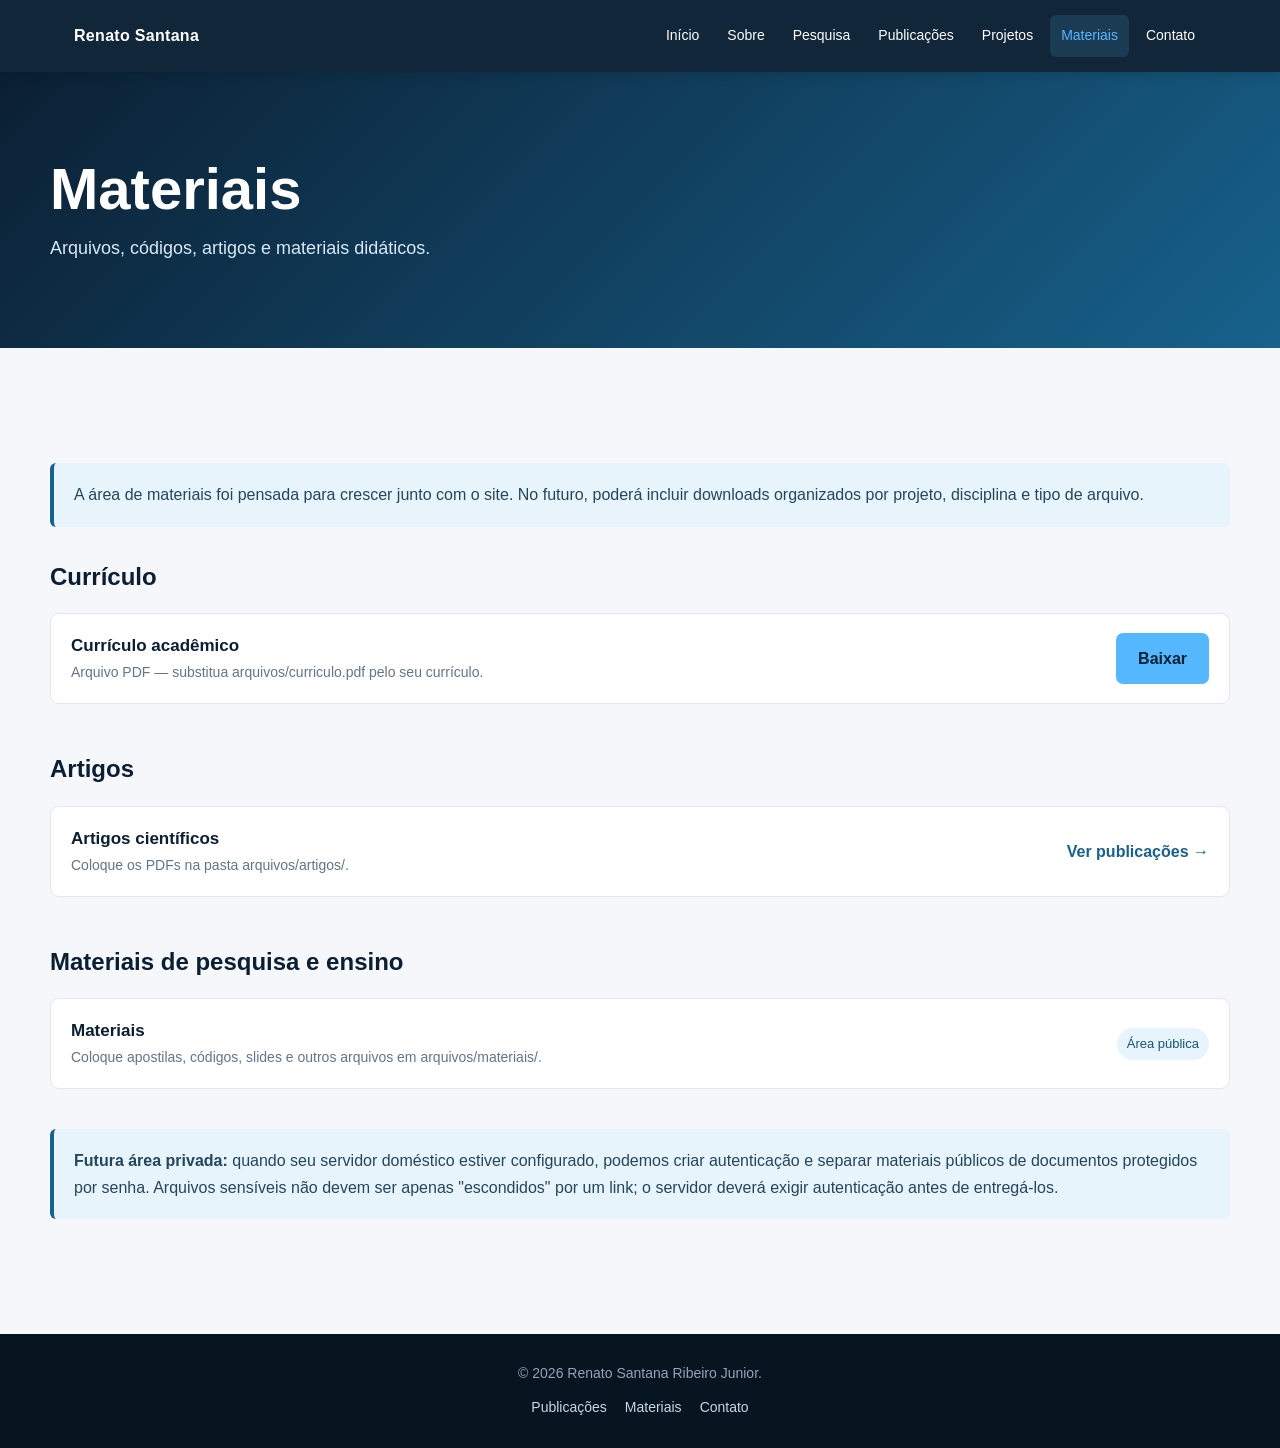
==== materiais.html @ e1b191b6 "Add files via upload" ====
<!DOCTYPE html>
<html lang="pt-BR">
<head>
    <meta charset="UTF-8">
    <meta name="viewport" content="width=device-width, initial-scale=1.0">
    <meta name="description" content="Site pessoal e acadêmico de Renato Santana Ribeiro Junior.">
    <title>Materiais | Renato Santana Ribeiro Junior</title>
    <link rel="stylesheet" href="css/style.css">
</head>
<body>

<header>
    <nav class="navbar">
        <a class="logo" href="index.html">Renato Santana</a>

        <button class="menu-toggle" aria-label="Abrir menu">☰</button>

        <ul class="nav-links">
            <li><a href="index.html">Início</a></li>
            <li><a href="sobre.html">Sobre</a></li>
            <li><a href="pesquisa.html">Pesquisa</a></li>
            <li><a href="publicacoes.html">Publicações</a></li>
            <li><a href="projetos.html">Projetos</a></li>
            <li><a href="materiais.html">Materiais</a></li>
            <li><a href="contato.html">Contato</a></li>
        </ul>
    </nav>
</header>


<section class="page-hero">
    <div class="container">
        <h1>Materiais</h1>
        <p>Arquivos, códigos, artigos e materiais didáticos.</p>
    </div>
</section>

<section class="section">
    <div class="container">
        <div class="callout">
            A área de materiais foi pensada para crescer junto com o site.
            No futuro, poderá incluir downloads organizados por projeto,
            disciplina e tipo de arquivo.
        </div>

        <h2 style="color:var(--navy); margin: 30px 0 16px;">Currículo</h2>
        <div class="download-list">
            <div class="download-item">
                <div>
                    <h3>Currículo acadêmico</h3>
                    <p>Arquivo PDF — substitua arquivos/curriculo.pdf pelo seu currículo.</p>
                </div>
                <a class="btn btn-primary" href="arquivos/curriculo.pdf">Baixar</a>
            </div>
        </div>

        <h2 style="color:var(--navy); margin: 45px 0 16px;">Artigos</h2>
        <div class="download-list">
            <div class="download-item">
                <div>
                    <h3>Artigos científicos</h3>
                    <p>Coloque os PDFs na pasta arquivos/artigos/.</p>
                </div>
                <a class="text-link" href="publicacoes.html">Ver publicações →</a>
            </div>
        </div>

        <h2 style="color:var(--navy); margin: 45px 0 16px;">Materiais de pesquisa e ensino</h2>
        <div class="download-list">
            <div class="download-item">
                <div>
                    <h3>Materiais</h3>
                    <p>Coloque apostilas, códigos, slides e outros arquivos em arquivos/materiais/.</p>
                </div>
                <span class="tag">Área pública</span>
            </div>
        </div>

        <div class="callout" style="margin-top:40px;">
            <strong>Futura área privada:</strong> quando seu servidor doméstico estiver
            configurado, podemos criar autenticação e separar materiais públicos de
            documentos protegidos por senha. Arquivos sensíveis não devem ser apenas
            "escondidos" por um link; o servidor deverá exigir autenticação antes de
            entregá-los.
        </div>
    </div>
</section>


<footer>
    <div>© <span data-year></span> Renato Santana Ribeiro Junior.</div>
    <div class="footer-links">
        <a href="publicacoes.html">Publicações</a>
        <a href="materiais.html">Materiais</a>
        <a href="contato.html">Contato</a>
    </div>
</footer>

<script src="js/script.js"></script>
</body>
</html>
---- css/style.css ----
:root {
    --navy: #0b1f33;
    --blue: #17628c;
    --accent: #55b8ff;
    --light: #f5f7fa;
    --white: #ffffff;
    --text: #1f2937;
    --muted: #64748b;
    --border: #e2e8f0;
    --shadow: 0 12px 30px rgba(15, 23, 42, 0.08);
}

* { margin: 0; padding: 0; box-sizing: border-box; }

html { scroll-behavior: smooth; }

body {
    font-family: "Segoe UI", Arial, sans-serif;
    background: var(--light);
    color: var(--text);
    line-height: 1.7;
}

a { color: inherit; }

header {
    position: sticky;
    top: 0;
    z-index: 1000;
    background: rgba(11, 31, 51, 0.97);
    color: var(--white);
    box-shadow: 0 2px 12px rgba(0,0,0,.15);
}

.navbar {
    max-width: 1180px;
    margin: auto;
    min-height: 72px;
    padding: 0 24px;
    display: flex;
    align-items: center;
    justify-content: space-between;
    gap: 20px;
}

.logo {
    text-decoration: none;
    font-weight: 750;
    letter-spacing: .3px;
    white-space: nowrap;
}

.nav-links {
    list-style: none;
    display: flex;
    align-items: center;
    gap: 6px;
}

.nav-links a {
    display: block;
    padding: 9px 11px;
    text-decoration: none;
    font-size: 14px;
    border-radius: 6px;
    transition: .25s;
}

.nav-links a:hover,
.nav-links a.active {
    background: rgba(85,184,255,.14);
    color: var(--accent);
}

.menu-toggle {
    display: none;
    border: 0;
    background: transparent;
    color: white;
    font-size: 27px;
    cursor: pointer;
}

.hero {
    background: linear-gradient(135deg, var(--navy), #123a5a 62%, #17628c);
    color: white;
    min-height: 650px;
    display: flex;
    align-items: center;
    padding: 90px 24px;
}

.hero-grid {
    max-width: 1180px;
    width: 100%;
    margin: auto;
    display: grid;
    grid-template-columns: 1.35fr .65fr;
    gap: 70px;
    align-items: center;
}

.hero h1 {
    font-size: clamp(42px, 6vw, 72px);
    line-height: 1.03;
    margin-bottom: 20px;
}

.hero h2 {
    font-size: 22px;
    font-weight: 400;
    color: #b9dcf4;
    margin-bottom: 22px;
}

.hero p {
    max-width: 700px;
    font-size: 18px;
    color: #e2edf5;
}

.profile-photo {
    width: 290px;
    height: 290px;
    margin: auto;
    border-radius: 50%;
    border: 5px solid rgba(255,255,255,.25);
    object-fit: cover;
    display: block;
}

.profile-placeholder {
    width: 290px;
    height: 290px;
    margin: auto;
    border-radius: 50%;
    border: 5px solid rgba(255,255,255,.25);
    background: radial-gradient(circle, #386b8d, #102d45);
    display: flex;
    align-items: center;
    justify-content: center;
    font-size: 72px;
    color: rgba(255,255,255,.8);
}

.buttons {
    display: flex;
    gap: 14px;
    flex-wrap: wrap;
    margin-top: 32px;
}

.btn {
    display: inline-block;
    padding: 11px 21px;
    border-radius: 7px;
    text-decoration: none;
    font-weight: 650;
    border: 1px solid transparent;
    transition: .25s;
}

.btn-primary { background: var(--accent); color: #082033; }
.btn-primary:hover { background: white; }
.btn-outline { border-color: #9bc8e6; color: white; }
.btn-outline:hover { background: rgba(255,255,255,.1); }

.section {
    padding: 90px 24px;
}

.section.white { background: white; }

.container {
    max-width: 1180px;
    margin: auto;
}

.section-heading {
    text-align: center;
    margin-bottom: 46px;
}

.section-heading h1,
.section-heading h2 {
    color: var(--navy);
    line-height: 1.2;
    margin-bottom: 10px;
}

.section-heading h1 { font-size: 42px; }
.section-heading h2 { font-size: 34px; }
.section-heading p { color: var(--muted); }

.page-hero {
    background: linear-gradient(135deg, var(--navy), #17628c);
    color: white;
    padding: 85px 24px;
}

.page-hero .container { max-width: 1180px; }
.page-hero h1 { font-size: clamp(38px, 5vw, 58px); line-height: 1.1; margin-bottom: 12px; }
.page-hero p { color: #d7e8f4; max-width: 760px; font-size: 18px; }

.grid-2 {
    display: grid;
    grid-template-columns: repeat(2, 1fr);
    gap: 28px;
}

.grid-3 {
    display: grid;
    grid-template-columns: repeat(3, 1fr);
    gap: 22px;
}

.card {
    background: white;
    padding: 28px;
    border: 1px solid var(--border);
    border-radius: 11px;
    box-shadow: 0 4px 14px rgba(15,23,42,.03);
    transition: .25s;
}

.card:hover {
    transform: translateY(-4px);
    box-shadow: var(--shadow);
}

.card h3 { color: var(--navy); margin-bottom: 10px; }
.card p { color: var(--muted); }
.card-icon { font-size: 31px; margin-bottom: 12px; }

.about-text p { margin-bottom: 18px; color: #475569; }

.timeline {
    border-left: 3px solid var(--blue);
    padding-left: 25px;
}

.timeline-item { margin-bottom: 28px; }
.timeline-item:last-child { margin-bottom: 0; }
.timeline-item h3 { color: var(--navy); }
.timeline-item .meta { color: var(--muted); font-size: 14px; }

.tag-list {
    display: flex;
    flex-wrap: wrap;
    gap: 9px;
    margin-top: 18px;
}

.tag {
    background: #e8f4fb;
    color: #145478;
    padding: 5px 10px;
    border-radius: 999px;
    font-size: 13px;
}

.publication {
    background: white;
    border: 1px solid var(--border);
    border-radius: 11px;
    padding: 28px;
    margin-bottom: 18px;
}

.publication h2,
.publication h3 { color: var(--navy); margin-bottom: 9px; }
.publication .authors { color: var(--muted); font-size: 14px; margin-bottom: 12px; }
.publication p { color: #475569; }

.links {
    display: flex;
    gap: 15px;
    flex-wrap: wrap;
    margin-top: 16px;
}

.text-link {
    color: var(--blue);
    font-weight: 650;
    text-decoration: none;
}

.text-link:hover { text-decoration: underline; }

.project-card {
    min-height: 230px;
    display: flex;
    flex-direction: column;
}

.project-card .links { margin-top: auto; }

.download-list {
    display: grid;
    gap: 12px;
}

.download-item {
    background: white;
    border: 1px solid var(--border);
    border-radius: 9px;
    padding: 18px 20px;
    display: flex;
    justify-content: space-between;
    gap: 20px;
    align-items: center;
}

.download-item h3 { color: var(--navy); font-size: 17px; }
.download-item p { color: var(--muted); font-size: 14px; }

.contact-grid {
    display: grid;
    grid-template-columns: .8fr 1.2fr;
    gap: 30px;
}

.contact-box {
    background: white;
    border: 1px solid var(--border);
    border-radius: 11px;
    padding: 28px;
}

.contact-box h3 { color: var(--navy); margin-bottom: 12px; }

.form-group { margin-bottom: 16px; }
.form-group label { display: block; font-weight: 600; margin-bottom: 6px; }
.form-group input,
.form-group textarea {
    width: 100%;
    padding: 11px 12px;
    border: 1px solid #cbd5e1;
    border-radius: 7px;
    font: inherit;
}

.form-group textarea { min-height: 150px; resize: vertical; }

.callout {
    background: #e8f4fb;
    border-left: 4px solid var(--blue);
    padding: 18px 20px;
    border-radius: 6px;
    color: #24465b;
    margin: 25px 0;
}

footer {
    background: #071521;
    color: #94a3b8;
    text-align: center;
    padding: 28px 24px;
    font-size: 14px;
}

.footer-links {
    display: flex;
    justify-content: center;
    gap: 18px;
    flex-wrap: wrap;
    margin-top: 10px;
}

.footer-links a {
    color: #c4d8e7;
    text-decoration: none;
}

@media (max-width: 900px) {
    .menu-toggle { display: block; }

    .nav-links {
        display: none;
        position: absolute;
        top: 72px;
        left: 0;
        width: 100%;
        background: var(--navy);
        flex-direction: column;
        align-items: stretch;
        padding: 10px 20px 18px;
    }

    .nav-links.open { display: flex; }
    .nav-links a { padding: 12px; }

    .hero-grid,
    .grid-2,
    .contact-grid {
        grid-template-columns: 1fr;
    }

    .hero { text-align: center; }
    .hero p { margin: auto; }
    .buttons { justify-content: center; }

    .grid-3 { grid-template-columns: 1fr 1fr; }
}

@media (max-width: 620px) {
    .grid-3 { grid-template-columns: 1fr; }
    .profile-photo,
    .profile-placeholder { width: 220px; height: 220px; }
    .section { padding: 65px 18px; }
    .page-hero { padding: 65px 18px; }
    .download-item { flex-direction: column; align-items: flex-start; }
}
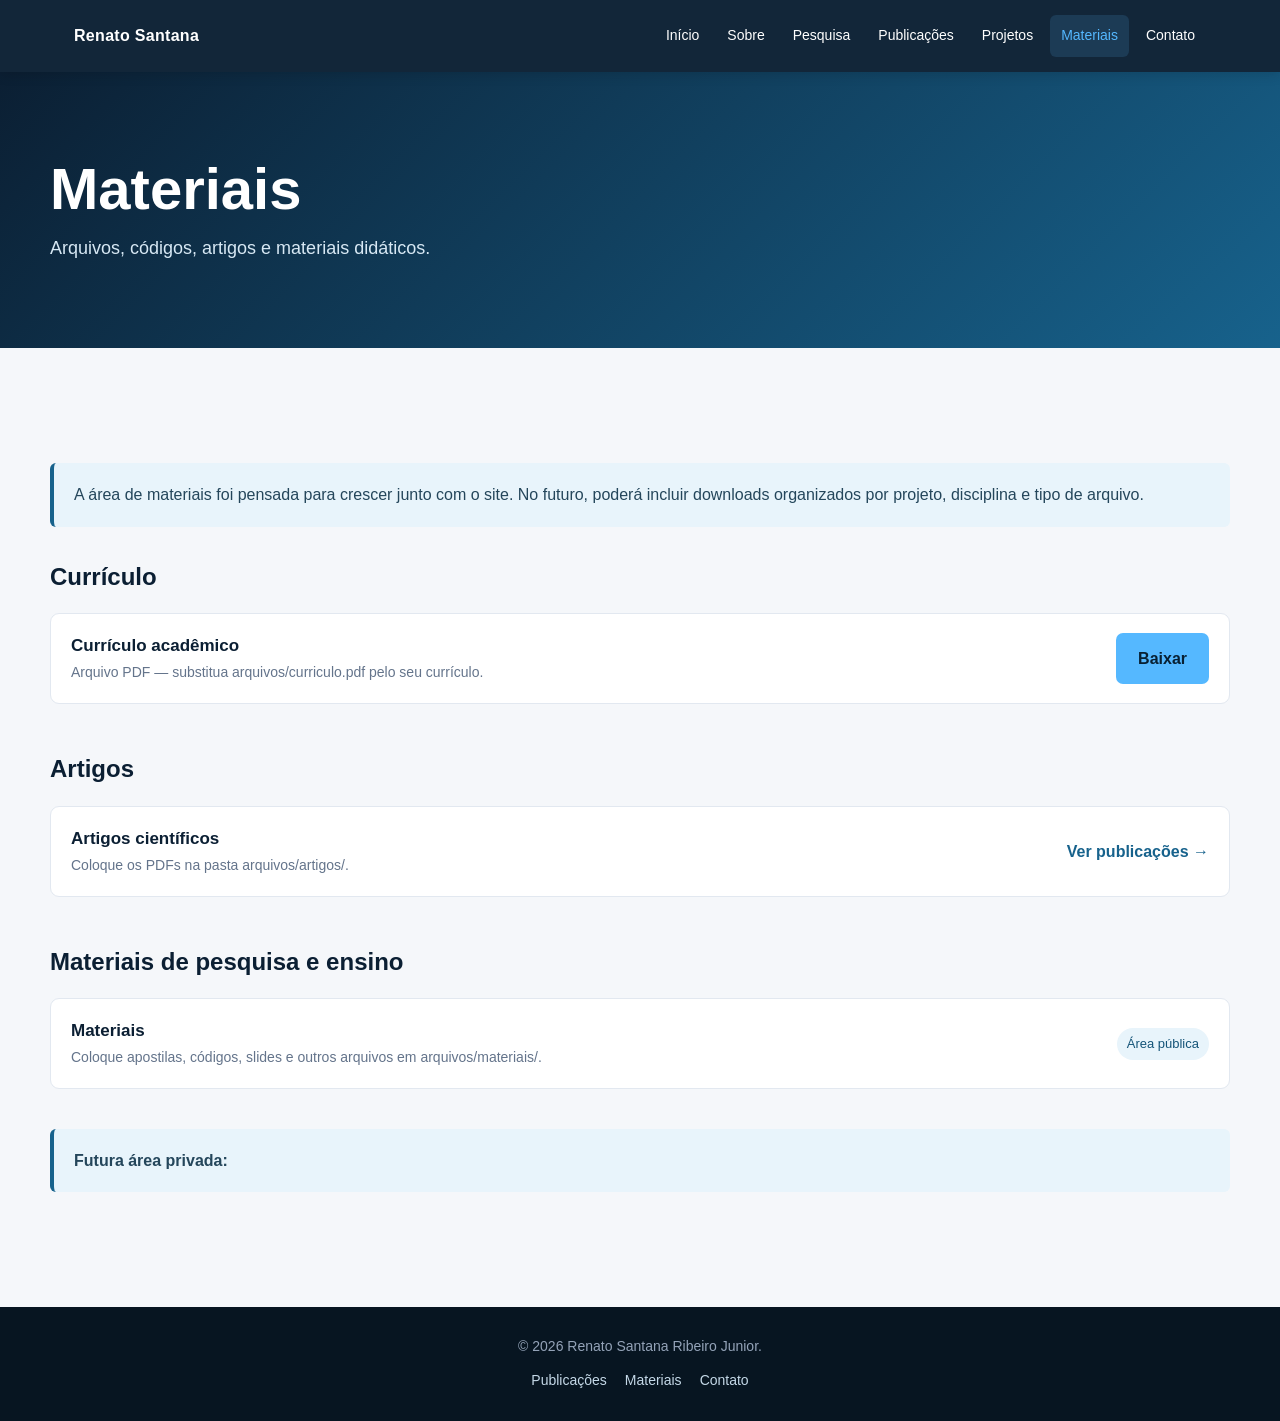
==== commit 09c2cd17: "Update materiais.html" ====
--- a/materiais.html
+++ b/materiais.html
@@ -77,11 +77,7 @@
         </div>
 
         <div class="callout" style="margin-top:40px;">
-            <strong>Futura área privada:</strong> quando seu servidor doméstico estiver
-            configurado, podemos criar autenticação e separar materiais públicos de
-            documentos protegidos por senha. Arquivos sensíveis não devem ser apenas
-            "escondidos" por um link; o servidor deverá exigir autenticação antes de
-            entregá-los.
+            <strong>Futura área privada:</strong> 
         </div>
     </div>
 </section>
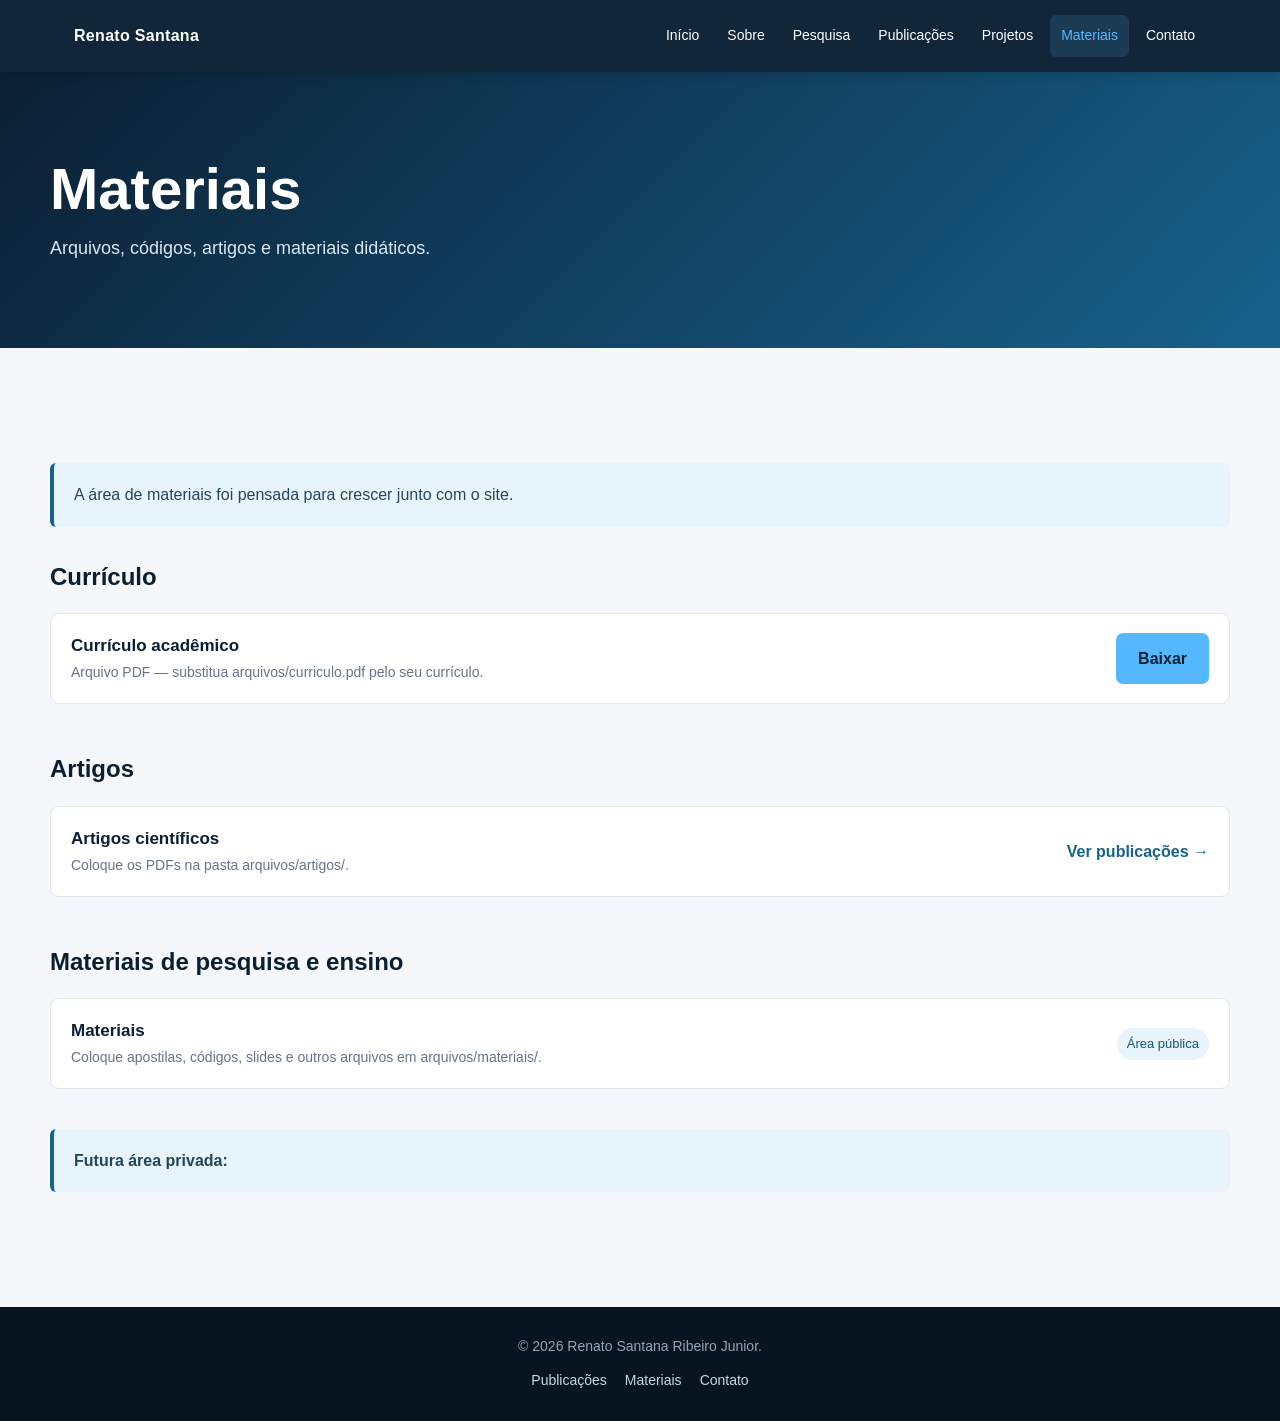
==== commit f28a3a35: "Update materiais.html" ====
--- a/materiais.html
+++ b/materiais.html
@@ -39,8 +39,6 @@
     <div class="container">
         <div class="callout">
             A área de materiais foi pensada para crescer junto com o site.
-            No futuro, poderá incluir downloads organizados por projeto,
-            disciplina e tipo de arquivo.
         </div>
 
         <h2 style="color:var(--navy); margin: 30px 0 16px;">Currículo</h2>
